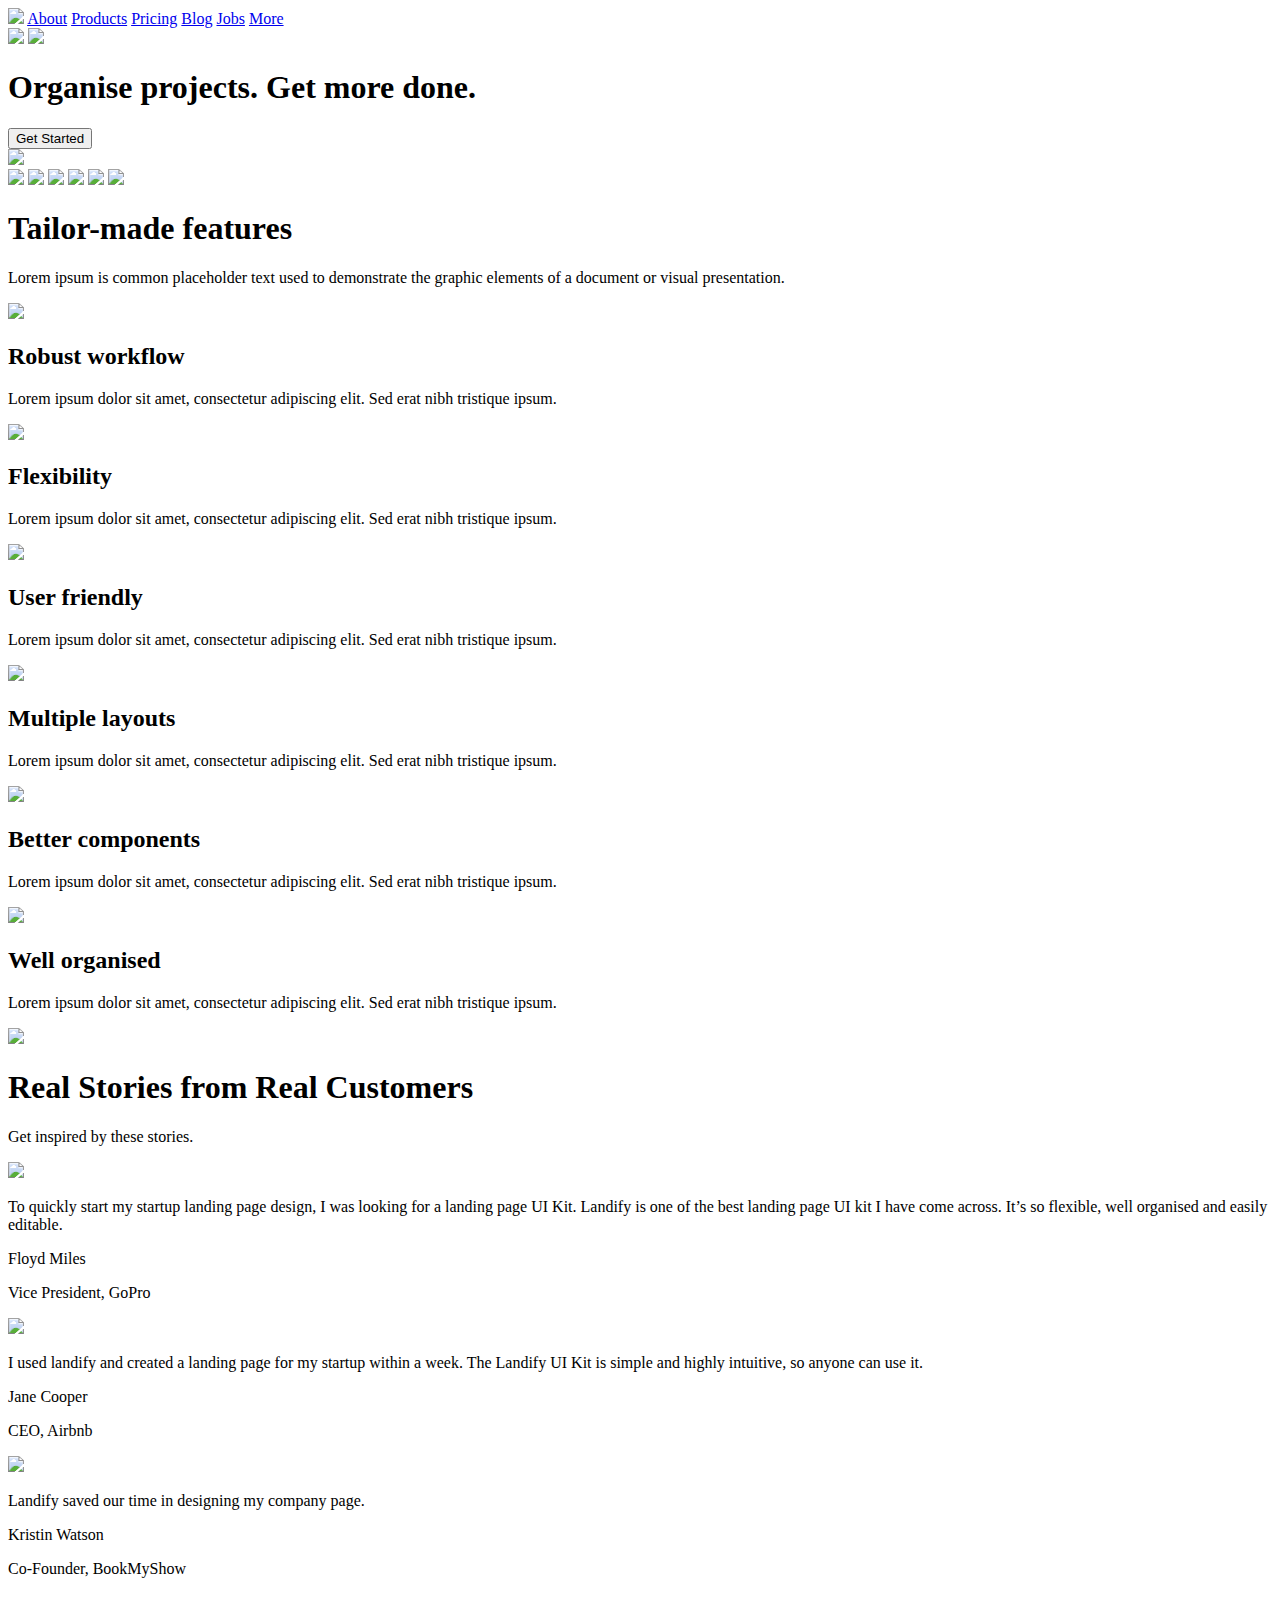
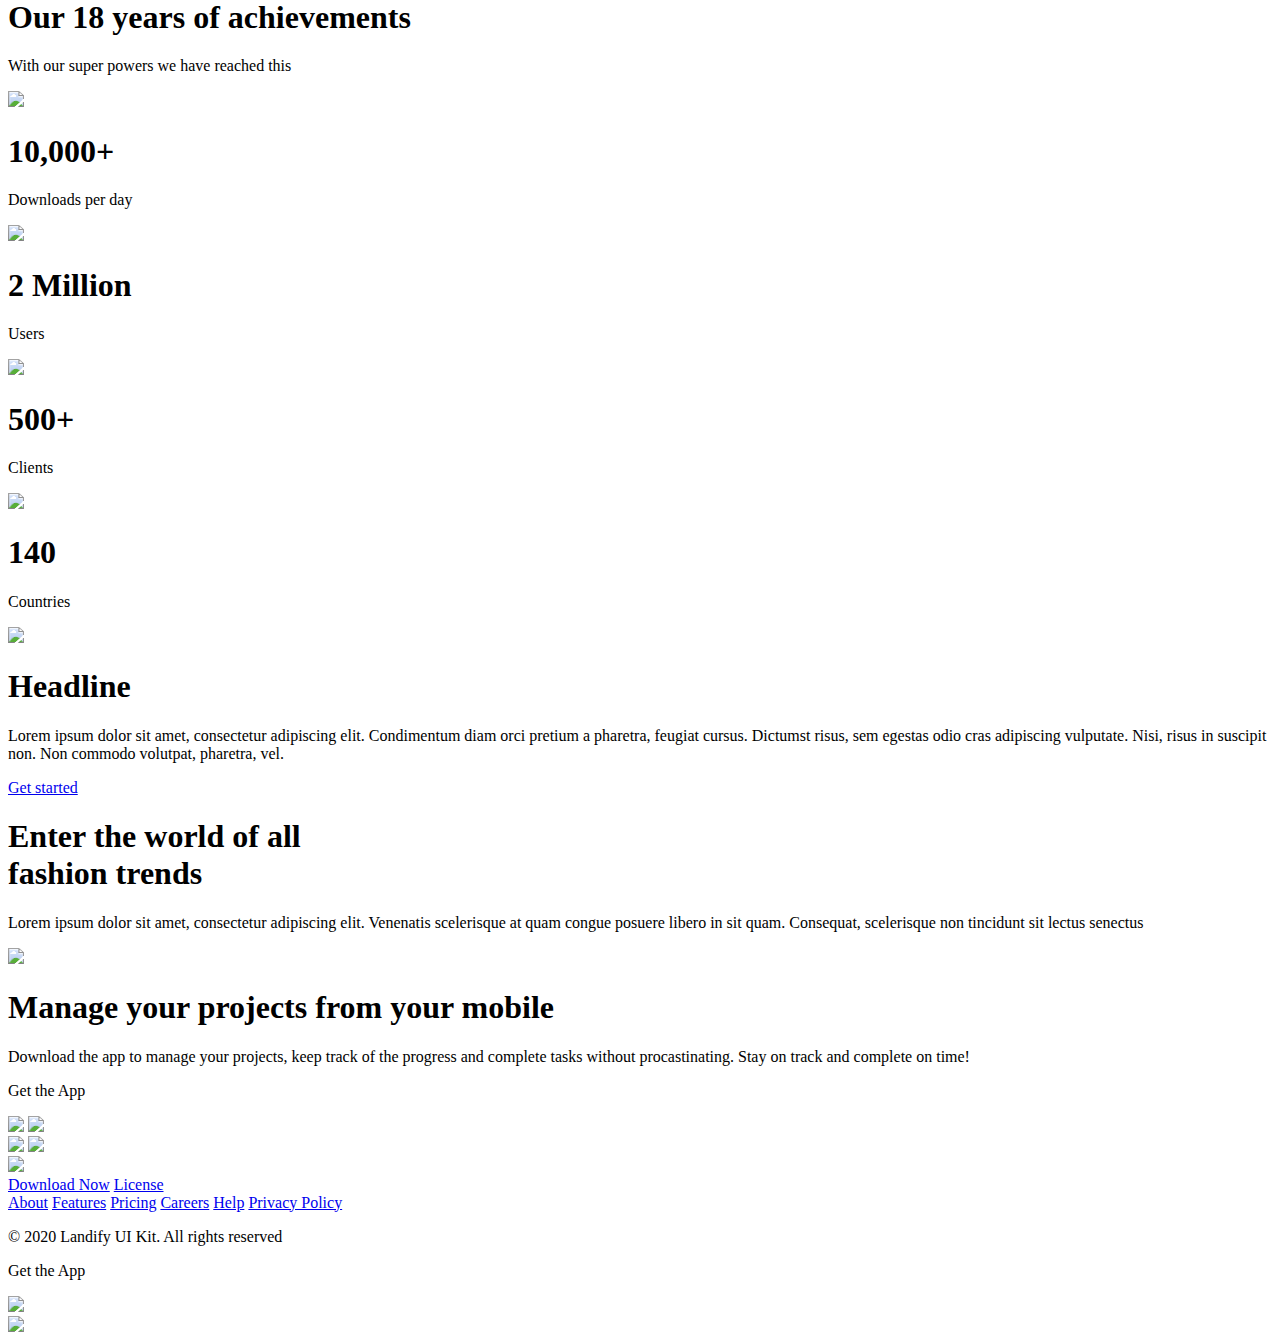
==== landify/index.html @ 1201886f "Create index.html" ====
<!DOCTYPE html>
<html lang="en">
<head>
    <meta charset="UTF-8">
    <title>Title</title>
    <link rel="stylesheet" href="style.css">
</head>
<body>

<header class="menu-bar">
    <div class="container">
        <div class="menu-content">
            <div class="left">
                <img src="img/Dark.svg" id="logo">
                <a href="#">About</a>
                <a href="#">Products</a>
                <a href="#">Pricing</a>
                <a href="#">Blog</a>
                <a href="#">Jobs</a>
                <a href="#">More</a>
            </div>
            <div class='right'>
                <a href="#"><img src="img/googleplay.svg"></a>
                <a href="#"><img src="img/appstore.svg"></a>
            </div>
        </div>
    </div>
    <div class="container">
        <div class="header-content">
            <div class="header-left">
                <div class="header-text-box">
                    <h1>Organise projects.
                        Get more done.</h1>
                    <button>Get Started</button>
                </div>
            </div>
            <div class="header-right">
                <img src="img/iPhone%20X.svg">
            </div>
        </div>
    </div>
</header>
<article class="logos-features">
    <div class="container">
        <section class="logo-cloud">
            <a href="https://www.airbnb.ru/"><img src="img/Airbnb%20Logo.svg"></a>
            <a href="https://www.hubspot.com/"><img src="img/Hubspot%20Logo.svg"></a>
            <a href="https://www.google.com/"><img src="img/Google%20Logo.svg"></a>
            <a href="https://www.microsoft.com/"><img src="img/Microsoft%20Logo.svg"></a>
            <a href="https://www.walmart.com/"><img src="img/Walmart%20Logo.svg"></a>
            <a href="https://www.fedex.com/en-us/home.html"><img src="img/FedEx%20Logo.svg"></a>

        </section>
        <section class="features">
            <div class="features-text-box">
                <h1>Tailor-made features</h1>
                <p>Lorem ipsum is common placeholder text used to demonstrate the graphic elements of a document or visual presentation.</p>
            </div>
            <div class="features-grid">
                <div class="feature-item">
                    <img src="img/01.svg">
                    <h2>Robust workflow</h2>
                    <p>Lorem ipsum dolor sit amet, consectetur adipiscing elit. Sed erat nibh tristique ipsum.</p>
                </div>
                <div class="feature-item">
                    <img src="img/02.svg">
                    <h2>Flexibility</h2>
                    <p>Lorem ipsum dolor sit amet, consectetur adipiscing elit. Sed erat nibh tristique ipsum.</p>
                </div>
                <div class="feature-item">
                    <img src="img/03.svg">
                    <h2>User friendly</h2>
                    <p>Lorem ipsum dolor sit amet, consectetur adipiscing elit. Sed erat nibh tristique ipsum.</p>
                </div>
                <div class="feature-item">
                    <img src="img/04.svg">
                    <h2>Multiple layouts</h2>
                    <p>Lorem ipsum dolor sit amet, consectetur adipiscing elit. Sed erat nibh tristique ipsum.</p>
                </div>
                <div class="feature-item">
                    <img src="img/05.svg">
                    <h2>Better components</h2>
                    <p>Lorem ipsum dolor sit amet, consectetur adipiscing elit. Sed erat nibh tristique ipsum.</p>
                </div>
                <div class="feature-item">
                    <img src="img/08.svg">
                    <h2>Well organised</h2>
                    <p>Lorem ipsum dolor sit amet, consectetur adipiscing elit. Sed erat nibh tristique ipsum.</p>
                </div>
                
            </div>
        </section>




    </div>
</article>

<section class="customer-stories">
    <div class="back-quote">
        <img src="img/Quote%20Mark.svg">
    </div>
    <div class="container">
        <div class="story-text-box">
            <h1>Real Stories from Real Customers</h1>
            <p>Get inspired by these stories.</p>
        </div>
        <div class="hubspot story">
            <img src="img/Hubspot%20Logo.svg">
            <div class="quote">
                <p>To quickly start my startup landing page design, I was looking for a landing page UI Kit. Landify is one of the best landing page UI kit I have come across. It’s so flexible, well organised and easily editable.</p>
                <p class="name">Floyd Miles</p>
                <p class="position">Vice President, GoPro</p>
            </div>

        </div>
        <div class="airbnb story">
            <img src="img/Airbnb%20Logo.svg">
            <div class="quote">
                <p>I used landify and created a landing page for my startup within a week. The Landify UI Kit is simple and highly intuitive, so anyone can use it.</p>
                <p class="name">Jane Cooper</p>
                <p class="position">CEO, Airbnb</p>
            </div>

        </div>
        <div class="bookmyshow story">
            <img src="img/BookMyShow%20Logo.svg">
            <div class="quote">
                <p>Landify saved our time in designing my company page.</p>
                <p class="name">Kristin Watson</p>
                <p class="position">Co-Founder, BookMyShow</p>
            </div>

        </div>
    </div>

</section>

<article class="boasting">
    <div class="container">
        <section class="boast-icons">
            <div class="boast-text">
                <h1>Our 18 years of achievements</h1>
                <p>With our super powers we have reached this</p>
            </div>
            <div class="boast-right">
                <div class="boast-item">
                    <img src="img/01.svg">
                    <div class="col-txt">
                        <h1>10,000+</h1>
                        <p>Downloads per day</p>
                    </div>
                </div>
                <div class="boast-item">
                    <img src="img/04.svg">
                    <div class="col-txt">
                        <h1>2 Million</h1>
                        <p>Users</p>
                    </div>
                </div>
                <div class="boast-item">
                    <img src="img/05.svg">
                    <div class="col-txt">
                        <h1>500+</h1>
                        Clients</p>
                    </div>
                </div>
                <div class="boast-item">
                    <img src="img/07.svg">
                    <div class="col-txt">
                        <h1>140</h1>
                        <p>Countries</p>
                    </div>
                </div>
            </div>
        </section>

        <section class="headline">
            <div class="headline-left">
                <img src="img/Phone%20Mockup.svg">
            </div>
            <div class="headline-right">
                <h1>Headline</h1>
                <p>Lorem ipsum dolor sit amet, consectetur adipiscing elit. Condimentum diam orci pretium a pharetra, feugiat cursus. Dictumst risus, sem egestas odio cras adipiscing vulputate. Nisi, risus in suscipit non. Non commodo volutpat, pharetra, vel.</p>
                <a href="#">Get started</a>
            </div>
        </section>
        <section class="lightbulb">
            <div class="lb-item">
                <h1>Enter the world of all<br> fashion trends</h1>
            </div>
            <div class="lb-item">
                <p>Lorem ipsum dolor sit amet, consectetur adipiscing elit. Venenatis scelerisque at quam congue posuere libero in sit quam. Consequat, scelerisque non tincidunt sit lectus senectus</p>
            </div>
            <div class="lb-item">
                <img src="img/Cover%20Image.svg">
            </div>

        </section>

    </div>
</article>
<section class="mobile-version">
    <div class="container">
        <div class="mobile-content">
            <div class="mobile-left">
                <h1>Manage your projects from your mobile</h1>
                <p>Download the app to manage your projects, keep track of the progress and complete tasks without procastinating. Stay on track and complete on time!</p>
                <div class="get-app">
                    <p>Get the App</p>
                    <div class="mobiles">
                        <a href="#"><img src="img/googleplay.svg"></a>
                        <a href="#"><img src="img/appstore.svg"></a>
                    </div>
                </div>
            </div>
            <div class="mobile-right">
                <img id="first" src="img/Phone%20Mockup%202.png">
                <img id="last" src="img/Phone%20Mockup3.png">
            </div>
        </div>
    </div>
</section>

<footer>
    <div class="container footer">
        <div class="footer-right">
            <img src="img/Dark.svg"><br>
            <a href="#">Download Now</a>
            <a href="#">License</a> <br>
            <a href="#">About</a>
            <a href="#">Features</a>
            <a href="#">Pricing</a>
            <a href="#">Careers</a>
            <a href="#">Help</a>
            <a href="#">Privacy Policy</a>
            <p>© 2020 Landify UI Kit. All rights reserved</p>
        </div>
        <div class="footer-left">
            <p >Get the App</p>
            <div>
                <a href="#"><img src="img/googleplay.svg"></a> <br>
                <a href="#"><img src="img/appstore.svg"></a>
            </div>
        </div>
    </div>
</footer>


</body>
</html>
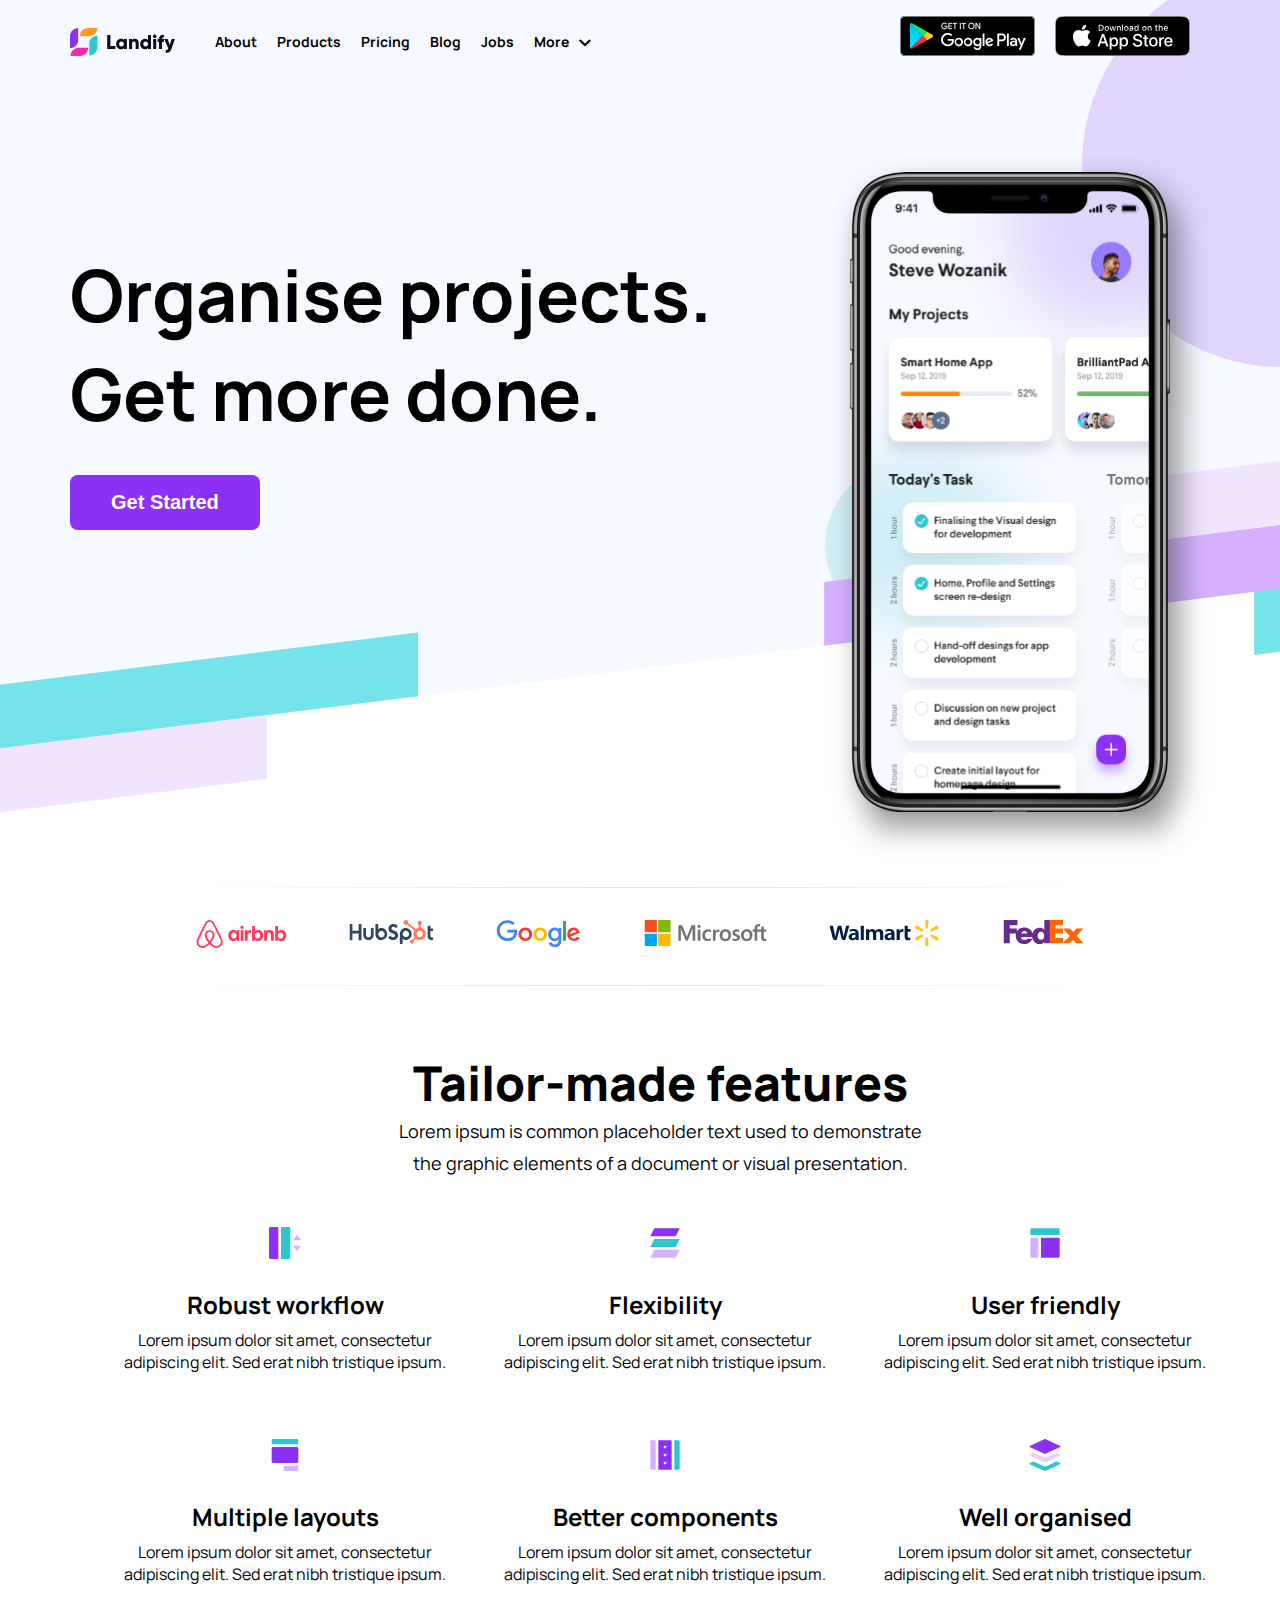
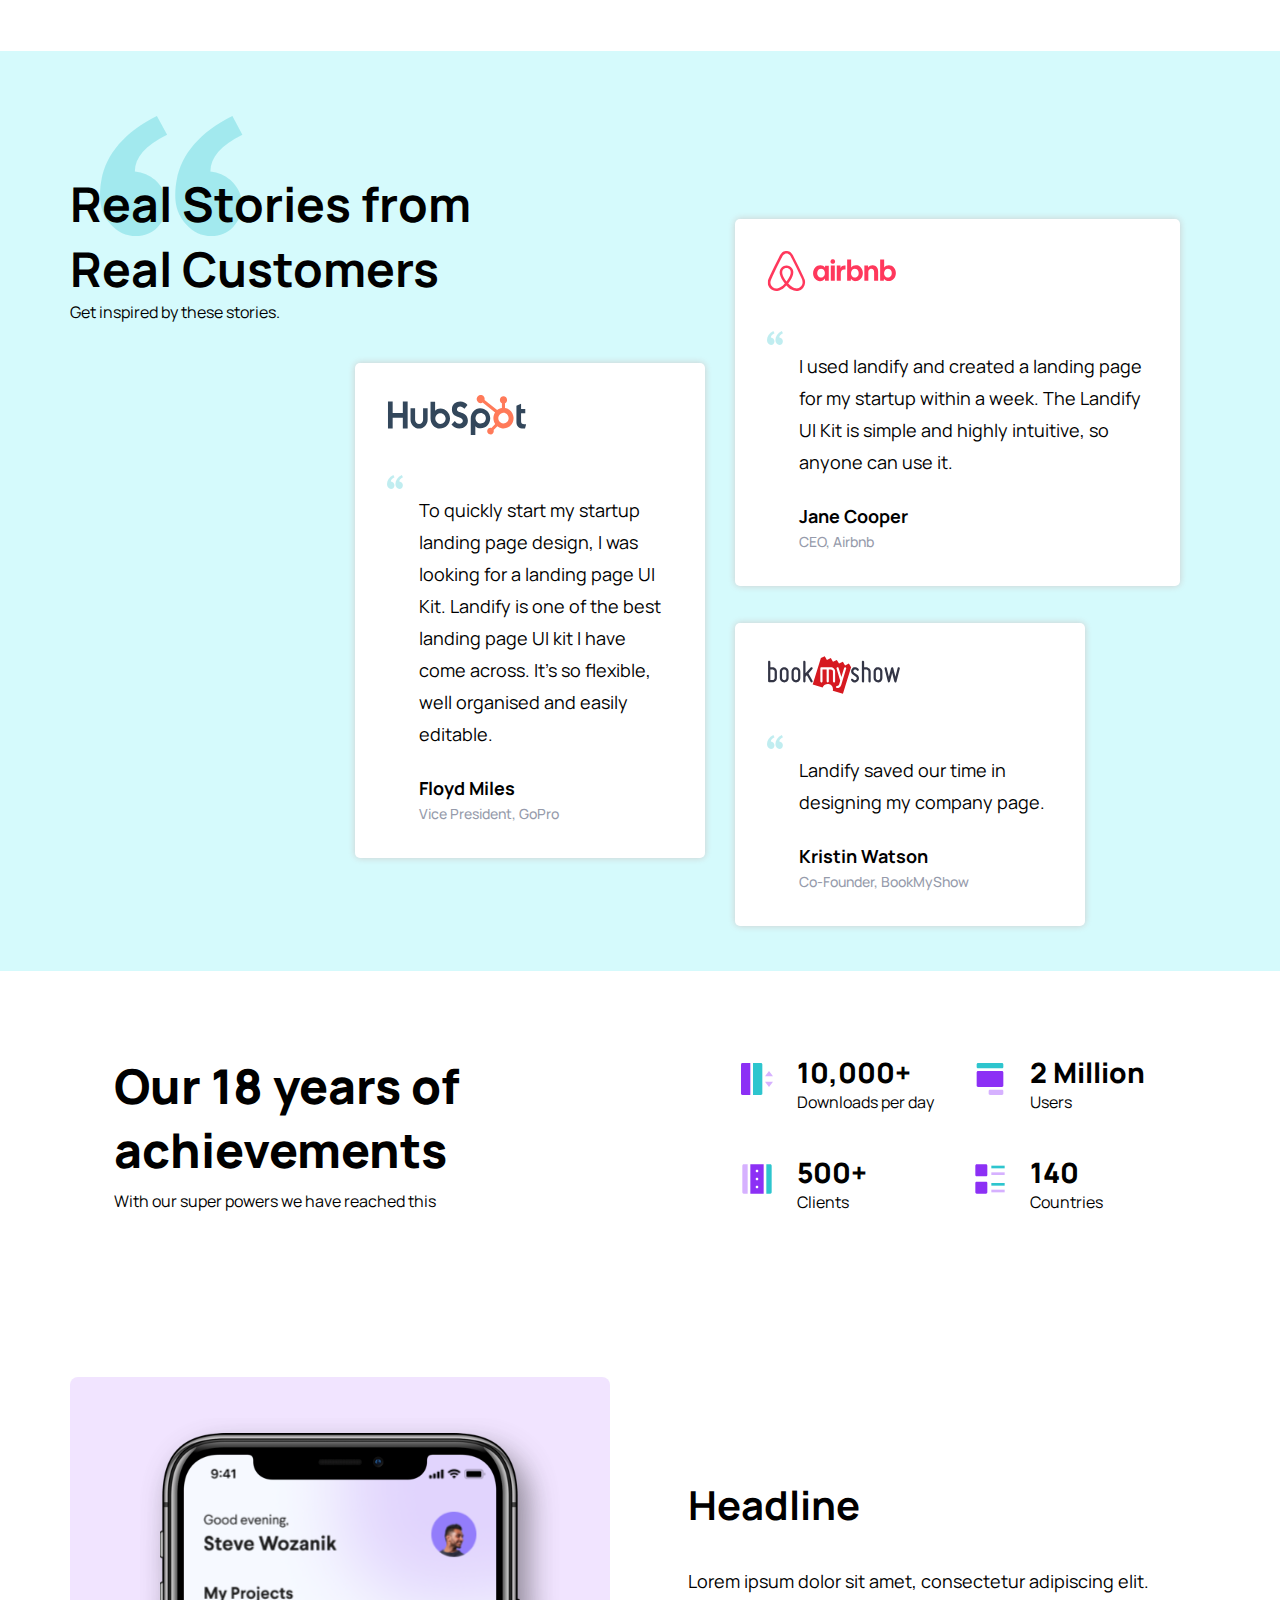
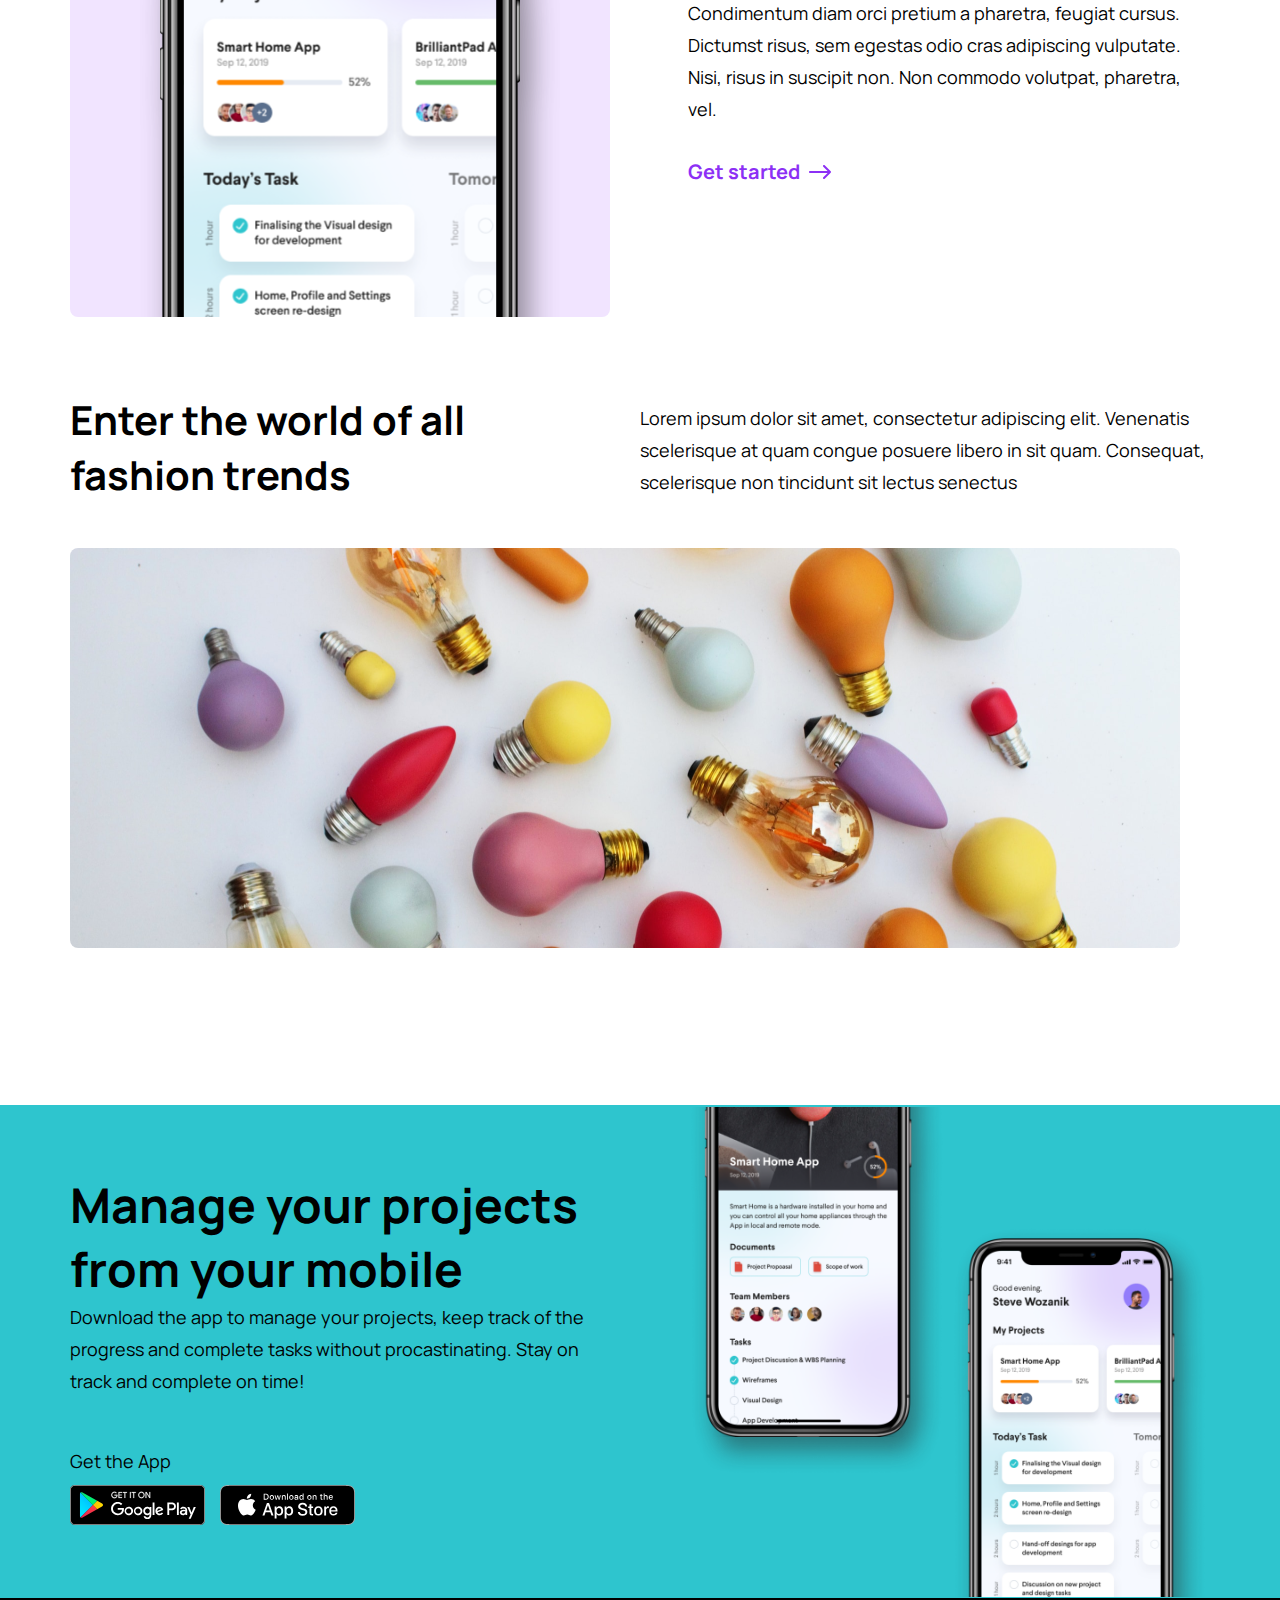
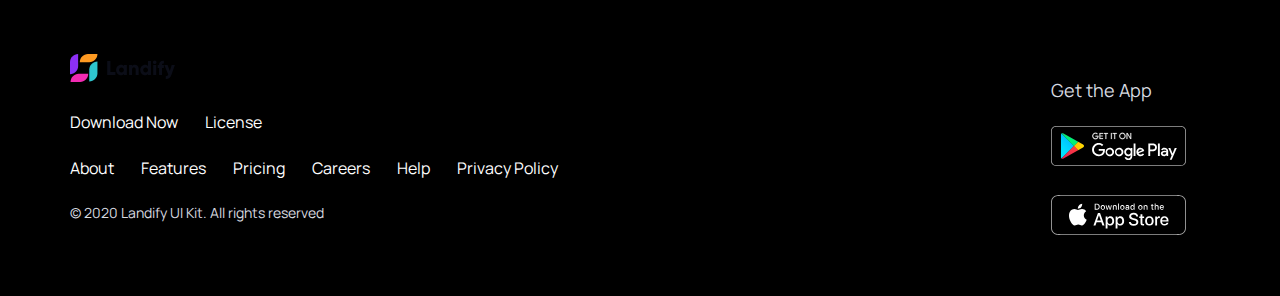
==== commit a7795013: "Update index.html" ====
--- a/landify/index.html
+++ b/landify/index.html
@@ -2,7 +2,7 @@
 <html lang="en">
 <head>
     <meta charset="UTF-8">
-    <title>Title</title>
+    <title>Landify</title>
     <link rel="stylesheet" href="style.css">
 </head>
 <body>
--- a/landify/style.css
+++ b/landify/style.css
@@ -0,0 +1,365 @@
+@import url('https://fonts.googleapis.com/css2?family=Manrope:wght@200;300;400;500;600;700;800&display=swap');
+/*GLOBAL STYLES*/
+.container{
+    width: 1140px;
+    margin: 0 auto;
+}
+a{
+    text-decoration: none;
+    color: black;
+}
+body{
+    font-family: 'Manrope', sans-serif;
+}
+*{
+    margin: 0;
+    padding: 0;
+    box-sizing: border-box;
+}
+
+
+
+/*MENU BAR*/
+.menu-content{
+    display: flex;
+    justify-content: space-between;
+}
+.menu-content .left{
+    display: flex;
+    align-items: center;
+    font-weight: 700;
+    font-size: 14px;
+    margin-top: 22px;
+}
+.menu-content .left a{
+    margin-left: 20px;
+}
+.menu-content .left a:last-child::after{
+    content: url("img/Vector.svg");
+    margin-left: 10px;
+}
+.menu-content .right{
+    margin-top: 16px;
+    display: flex;
+}
+.menu-content img{
+    margin-right: 20px;
+}
+.menu-content .left a:hover{
+    color: dimgrey;
+    cursor: pointer;
+}
+.menu-bar{
+    background-image: url("img/Background.svg");
+    background-repeat: no-repeat;
+    background-size: cover;
+}
+
+/*HEADER CONTENT*/
+.header-content{
+    display: flex;
+    margin-top: 96px;
+}
+.header-text-box{
+    margin-top: 88px;
+}
+.header-text-box h1{
+    font-size: 72px;
+}
+.header-text-box button{
+    background: #8C30F5;
+    border-radius: 8px;
+    padding: 16px 41px;
+    border: none;
+    outline: none;
+    color: white;
+    font-size: 20px;
+    font-weight: 700;
+    margin-top: 32px;
+}
+.header-text-box button:hover{
+    color: black;
+    background-color: #75E3EA;
+    cursor: pointer;
+}
+
+
+
+/*Logo Cloud*/
+.logo-cloud{
+    display: flex;
+    justify-content: space-between;
+    width: 891px;
+    margin: 0 auto;
+    margin-top: 25px;
+    margin-bottom: 22px;
+    border: solid 1px;
+    border-image: linear-gradient(to right, white, #e3e1e1, white) 1;
+    padding: 32px 0;
+}
+
+
+/*FEATURES*/
+.features-grid{
+    display: grid;
+    grid-template-columns: 350px 350px 350px;
+    grid-template-rows: 148px 148px;
+    margin-left: 40px;
+    grid-row-gap: 64px;
+    grid-column-gap: 30px;
+}
+.features{
+    text-align: center;
+    margin: 64px 0;
+}
+.features-text-box{
+    margin-left: 40px;
+}
+.features-text-box h1{
+    font-size: 48px;
+    font-weight: 800;
+}
+.features-text-box p{
+    width: 540px;
+    display: inline-block;
+    font-size: 18px;
+    line-height: 32px;
+    margin-bottom: 48px;
+}
+.feature-item h2{
+font-size: 24px;
+    margin-top: 24px;
+    margin-bottom: 8px;
+}
+
+
+/*CUSTOMER STORIES*/
+.customer-stories{
+    background: #D5FAFC;
+    padding:  120px 0;
+    position: relative;
+    z-index: -2;
+    height: 920px;
+}
+.back-quote{
+    position: absolute;
+    top: 65px;
+    left: 100px;
+    z-index: -1;
+}
+.story-text-box h1 {
+    font-size: 48px;
+    width: 445px;
+
+}
+.story{
+    padding: 32px;
+    background-color: white;
+    border-radius: 5px;
+    box-shadow: 0 0 7px #cdcdcd;
+}
+
+.hubspot img{
+    width: 140px;
+}
+.airbnb img{
+    width: 130px;
+}
+.story img{
+    margin-bottom: 32px;
+}
+.story .quote::before{
+    content: url("img/mini q.svg");
+    margin-right: 16px;
+}
+.story .quote p{
+    padding-left: 32px;
+}
+.story .name{
+    margin-top: 24px;
+    font-size: 18px;
+    line-height: 28px;
+    font-weight: 700;
+
+}
+.quote p:first-child{
+    line-height: 32px;
+    font-size: 18px;
+}
+.quote .position{
+    font-weight: 500;
+    font-size: 14px;
+    line-height: 24px;
+    color: #969BAB
+}
+.hubspot{
+    width: 350px;
+    position: absolute;
+    left: 355px;
+    top: 312px;
+}
+.airbnb{
+    width:445px ;
+    position: absolute;
+    left: 735px;
+    top: 168px;
+}
+.bookmyshow{
+    width: 350px;
+    position: absolute;
+    left: 735px;
+    top: 540px;
+    margin-top: 32px;
+}
+
+
+/*BOASTING*/
+.boasting{
+    padding: 82px 0;
+}
+.boast-icons{
+    display: flex;
+    justify-content: space-around;
+    align-items: center;
+}
+
+.boast-item{
+    display: flex;
+}
+.boast-text h1{
+    font-size: 48px;
+    line-height: 64px;
+    font-weight: 800;
+    width: 540px;
+    margin-bottom: 8px;
+}
+.boast-right{
+    display: grid;
+    grid-template-columns: 1fr 1fr;
+    grid-template-rows: 1fr 1fr;
+    grid-gap: 40px;
+}
+.boast-right img{
+    width: 32px;
+    height: 32px;
+    margin-right: 24px;
+   margin-top: 10px;
+}
+.boast-right h1{
+    font-size: 28px;
+    font-weight: 800;
+}
+
+/*HEADLINE*/
+.headline{
+    display: flex;
+    padding-top: 164px;
+}
+.headline-right{
+    margin-left: 78px;
+    display: flex;
+    flex-direction: column;
+    justify-content: space-between;
+    height: 308px;
+    margin-top: 100px;
+}
+.headline-right h1{
+    font-size: 40px;
+}
+.headline-right p{
+    line-height: 32px;
+    font-size: 18px;
+
+}
+.headline-right a{
+    color: #8C30F5;
+    font-size: 20px;
+    font-weight: bold;
+}
+.headline-right a::after{
+    content: url("img/VectorAA.svg");
+    margin-left: 9px;
+}
+
+.lightbulb{
+    display: grid;
+    grid-template-rows: 108px 1fr;
+    grid-template-columns: 1fr 1fr;
+    grid-row-gap: 48px;
+    padding: 70px 0;
+}
+.lb-item:last-child{
+    grid-column: span 2;
+}
+.lb-item h1{
+    font-size: 40px;
+}
+.lb-item p{
+    font-size: 18px;
+    line-height: 32px;
+    padding-top: 10px;
+}
+
+/*Penultimate */
+.mobile-version{
+    background-color: #2EC5CE;
+}
+.mobile-left h1{
+    font-size: 48px;
+    line-height: 64px;
+}
+.mobile-left p{
+    font-size: 18px;
+    line-height: 32px;
+}
+.mobile-left{
+    margin: 68px 0;
+    width: 540px;
+}
+.mobile-content{
+    display: flex;
+    justify-content: space-between;
+}
+
+.mobile-right img{
+    width: 260px;
+    height: auto;
+}
+.get-app{
+    margin-top: 48px;
+}
+.get-app img{
+    margin-top: 8px;
+    margin-right: 12px;
+}
+#last{
+    position: relative;
+    top: 120px;
+}
+
+
+/*FOOTERr*/
+footer{
+    background-color: black;
+    color: white;
+    padding: 56px 0;
+}
+footer a{
+    color: white;
+    margin-top: 24px;
+    margin-right: 24px;
+    display: inline-block;
+}
+.footer{
+    display: flex;
+    justify-content: space-between;
+}
+.footer p{
+    margin-top: 24px;
+    font-size: 14px;
+    font-weight: 400;
+    color: #D9DBE1;
+}
+.footer-left p{
+    font-size: 18px;
+}